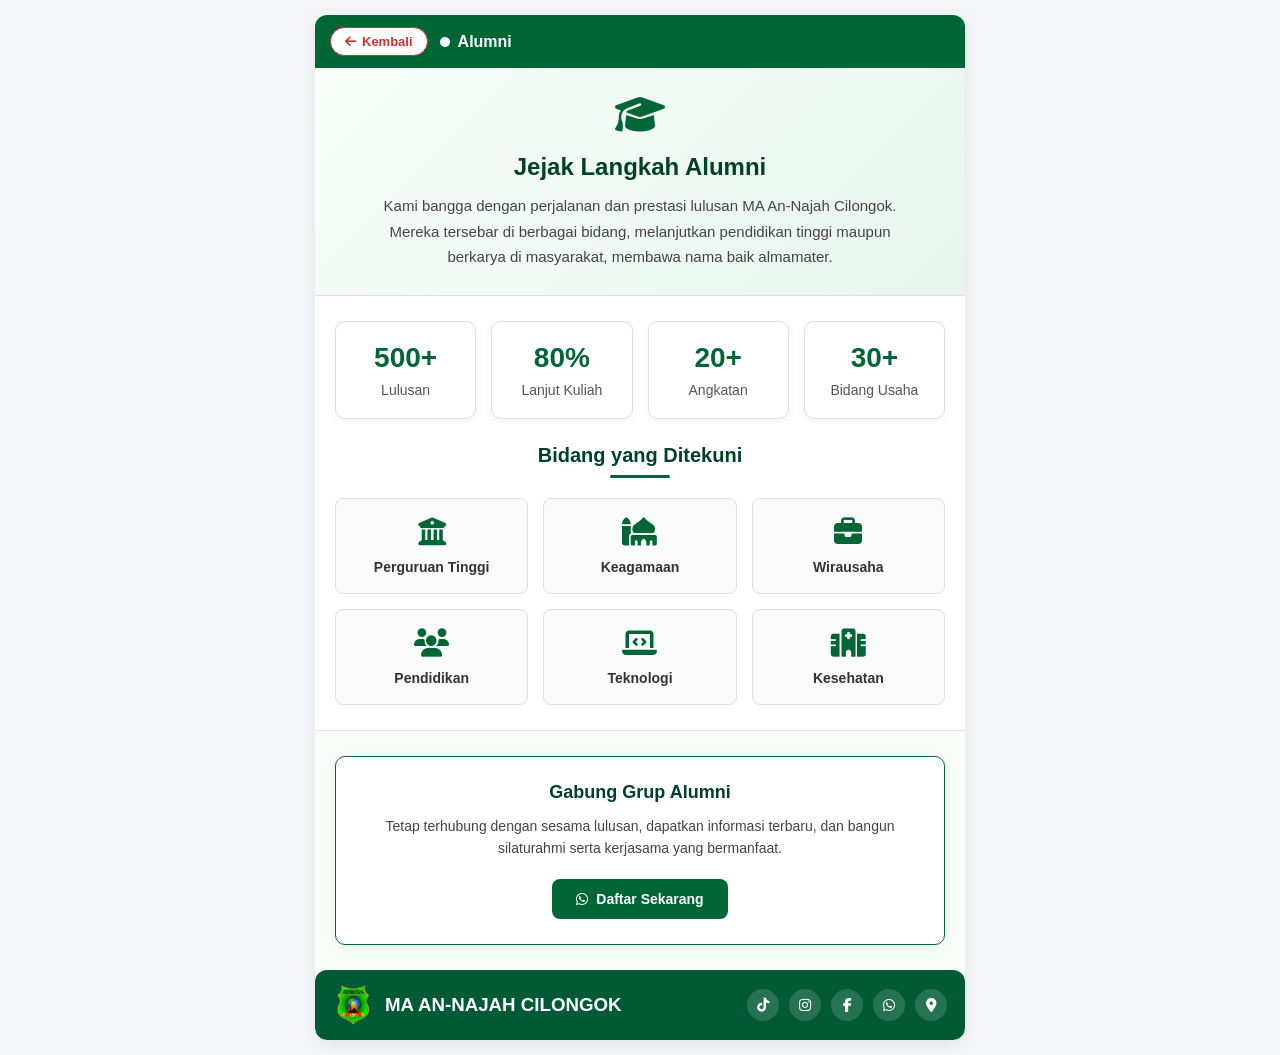
==== alumni.html @ 17abd4b1 "Mengubah tampilan dashboard jadi warna biru" ====
<!DOCTYPE html>
<html lang="id">
<head>
    <meta charset="UTF-8">
    <meta name="viewport" content="width=device-width, initial-scale=1.0">
    <title>Alumni - MA An-Najah Cilongok</title>
    <link rel="stylesheet" href="https://cdnjs.cloudflare.com/ajax/libs/font-awesome/6.4.0/css/all.min.css">
    <style>
        * {
            margin: 0;
            padding: 0;
            box-sizing: border-box;
            font-family: 'Segoe UI', Tahoma, Geneva, Verdana, sans-serif;
        }

        body {
            background-color: #f4f6f9;
            padding: 15px;
        }

        .container {
            max-width: 650px;
            margin: 0 auto;
            background: #ffffff;
            border-radius: 12px;
            overflow: hidden;
            box-shadow: 0 4px 20px rgba(0,0,0,0.08);
        }

        /* HEADER */
        .header-bar {
            background-color: #006636;
            color: white;
            padding: 12px 15px;
            display: flex;
            align-items: center;
            gap: 12px;
            position: relative;
            flex-wrap: wrap;
        }

        .btn-kembali {
            display: inline-flex;
            align-items: center;
            gap: 6px;
            background-color: #ffffff;
            color: #d32f2f !important;
            padding: 6px 14px;
            font-size: clamp(11px, 2.8vw, 13px);
            text-decoration: none;
            font-weight: 600;
            border: 1px solid #d32f2f;
            border-radius: 20px;
            transition: all 0.3s ease;
            z-index: 2;
        }
        .btn-kembali:hover {
            background-color: #d32f2f;
            color: #ffffff !important;
            box-shadow: 0 2px 8px rgba(235, 11, 11, 0.3);
        }

        .judul-halaman {
            font-size: clamp(15px, 4vw, 16px);
            font-weight: 600;
            display: flex;
            align-items: center;
            gap: 8px;
        }
        .judul-halaman i {
            font-size: 10px;
        }

        /* Bagian Sambutan */
        .intro-section {
            padding: 25px 20px;
            text-align: center;
            background: linear-gradient(135deg, #f8fdfa 0%, #e8f5ee 100%);
            border-bottom: 1px solid #e0e0e0;
        }

        .intro-icon {
            font-size: 40px;
            color: #006636;
            margin-bottom: 15px;
        }

        .intro-title {
            font-size: clamp(20px, 5vw, 24px);
            color: #004225;
            margin-bottom: 12px;
            font-weight: bold;
        }

        .intro-text {
            font-size: clamp(14px, 3.5vw, 15px);
            line-height: 1.7;
            color: #444;
            max-width: 550px;
            margin: 0 auto;
        }

        /* Statistik Alumni */
        .stats-section {
            padding: 25px 20px;
            display: grid;
            grid-template-columns: repeat(auto-fit, minmax(140px, 1fr));
            gap: 15px;
        }

        .stat-card {
            background: #ffffff;
            border: 1px solid #e0e0e0;
            border-radius: 10px;
            padding: 20px 15px;
            text-align: center;
            box-shadow: 0 2px 8px rgba(0,0,0,0.05);
            transition: transform 0.3s ease;
        }

        .stat-card:hover {
            transform: translateY(-3px);
            border-color: #006636;
        }

        .stat-number {
            font-size: clamp(24px, 6vw, 28px);
            font-weight: bold;
            color: #006636;
            margin-bottom: 8px;
        }

        .stat-label {
            font-size: clamp(13px, 3vw, 14px);
            color: #555;
        }

        /* Bidang Pengembangan */
        .field-section {
            padding: 0 20px 25px;
        }

        .section-title {
            font-size: clamp(18px, 4.5vw, 20px);
            color: #004225;
            text-align: center;
            margin-bottom: 20px;
            font-weight: bold;
            position: relative;
        }

        .section-title::after {
            content: '';
            display: block;
            width: 60px;
            height: 3px;
            background-color: #006636;
            margin: 8px auto 0;
            border-radius: 2px;
        }

        .field-grid {
            display: grid;
            grid-template-columns: repeat(auto-fit, minmax(150px, 1fr));
            gap: 15px;
        }

        .field-item {
            background: #fbfbfb;
            border: 1px solid #e0e0e0;
            border-radius: 8px;
            padding: 18px 15px;
            text-align: center;
        }

        .field-icon {
            font-size: 28px;
            color: #006636;
            margin-bottom: 10px;
        }

        .field-name {
            font-size: 14px;
            font-weight: 600;
            color: #333;
        }

        /* Form Bergabung */
        .join-section {
            padding: 25px 20px;
            background-color: #f8fdfa;
            border-top: 1px solid #e0e0e0;
        }

        .join-card {
            background: #ffffff;
            border: 1px solid #006636;
            border-radius: 10px;
            padding: 25px 20px;
            text-align: center;
            box-shadow: 0 3px 12px rgba(0, 102, 54, 0.08);
        }

        .join-title {
            font-size: 18px;
            color: #004225;
            margin-bottom: 12px;
            font-weight: bold;
        }

        .join-text {
            font-size: 14px;
            line-height: 1.6;
            color: #444;
            margin-bottom: 20px;
        }

        .btn-join {
            display: inline-flex;
            align-items: center;
            gap: 8px;
            background-color: #006636;
            color: white;
            padding: 12px 24px;
            border-radius: 8px;
            text-decoration: none;
            font-weight: 600;
            font-size: 14px;
            transition: all 0.3s ease;
        }

        .btn-join:hover {
            background-color: #004225;
            transform: translateY(-2px);
            box-shadow: 0 4px 12px rgba(0, 102, 54, 0.25);
        }

        /* Footer */
        .footer-banner {
            background-color: #005a36;
            border-radius: 12px; 
            color: white;
            padding: 15px 18px;
            display: flex;
            align-items: center;
            gap: 12px;
            flex-wrap: wrap;
        }

        .footer-logo {
            width: 40px;
            height: 40px;
            object-fit: contain;
            flex-shrink: 0;
        }

        .footer-info {
            flex: 1;
            min-width: 200px;
        }

        .footer-info h2 {
            font-size: 15px;
            font-weight: bold;
            margin-bottom: 4px;
        }

        .footer-info p {
            font-size: 11px;
            line-height: 1.5;
            opacity: 0.9;
        }

        .footer-social {
            display: flex;
            gap: 14px;
            margin-left: auto;
        }

        .footer-social a {
            color: white;
            font-size: 18px;
            text-decoration: none;
            transition: transform 0.2s;
        }

        .footer-social a:hover {
            transform: scale(1.15);
        }

        .social-links {
            display: flex;
            gap: 10px;
            margin-top: 10px;
            width: 100%;
            justify-content: center;
        }
        .social-icon {
            color: #fff;
            font-size: clamp(13px, 3.5vw, 14px);
            width: clamp(28px, 7vw, 32px);
            height: clamp(28px, 7vw, 32px);
            background-color: rgba(255,255,255,0.15);
            border-radius: 50%;
            display: flex;
            align-items: center;
            justify-content: center;
            text-decoration: none;
            transition: 0.3s;
        }
        .social-icon:hover {
            background-color: #ffcc00;
            color: #004225;
        }

        /* Responsif */
        @media (max-width: 360px) {
            .stats-section, .field-section {
                padding: 20px 15px;
            }
            .stat-card, .field-item {
                padding: 15px 12px;
            }
            .join-card {
                padding: 20px 15px;
            }
        }

        @media (min-width: 480px) {
            .footer-banner {
                justify-content: space-between;
                text-align: left;
            }
            .social-links {
                margin-top: 0;
                width: auto;
                justify-content: flex-end;
            }
        }
    </style>
</head>
<body>

    <div class="container">

        <div class="header-bar">
            <a href="index.html" class="btn-kembali">
                <i class="fas fa-arrow-left"></i> Kembali
            </a>
            <div class="judul-halaman">
                <i class="fas fa-circle"></i> Alumni
            </div>
        </div>

        <!-- Sambutan -->
        <div class="intro-section">
            <div class="intro-icon">
                <i class="fas fa-graduation-cap"></i>
            </div>
            <h2 class="intro-title">Jejak Langkah Alumni</h2>
            <p class="intro-text">
                Kami bangga dengan perjalanan dan prestasi lulusan MA An-Najah Cilongok. Mereka tersebar di berbagai bidang, melanjutkan pendidikan tinggi maupun berkarya di masyarakat, membawa nama baik almamater.
            </p>
        </div>

        <!-- Statistik Singkat -->
        <div class="stats-section">
            <div class="stat-card">
                <div class="stat-number">500+</div>
                <div class="stat-label">Lulusan</div>
            </div>
            <div class="stat-card">
                <div class="stat-number">80%</div>
                <div class="stat-label">Lanjut Kuliah</div>
            </div>
            <div class="stat-card">
                <div class="stat-number">20+</div>
                <div class="stat-label">Angkatan</div>
            </div>
            <div class="stat-card">
                <div class="stat-number">30+</div>
                <div class="stat-label">Bidang Usaha</div>
            </div>
        </div>

        <!-- Bidang Pengembangan -->
        <div class="field-section">
            <h3 class="section-title">Bidang yang Ditekuni</h3>
            <div class="field-grid">
                <div class="field-item">
                    <div class="field-icon"><i class="fas fa-university"></i></div>
                    <div class="field-name">Perguruan Tinggi</div>
                </div>
                <div class="field-item">
                    <div class="field-icon"><i class="fas fa-mosque"></i></div>
                    <div class="field-name">Keagamaan</div>
                </div>
                <div class="field-item">
                    <div class="field-icon"><i class="fas fa-briefcase"></i></div>
                    <div class="field-name">Wirausaha</div>
                </div>
                <div class="field-item">
                    <div class="field-icon"><i class="fas fa-users"></i></div>
                    <div class="field-name">Pendidikan</div>
                </div>
                <div class="field-item">
                    <div class="field-icon"><i class="fas fa-laptop-code"></i></div>
                    <div class="field-name">Teknologi</div>
                </div>
                <div class="field-item">
                    <div class="field-icon"><i class="fas fa-hospital"></i></div>
                    <div class="field-name">Kesehatan</div>
                </div>
            </div>
        </div>

        <!-- Bergabung -->
        <div class="join-section">
            <div class="join-card">
                <h3 class="join-title">Gabung Grup Alumni</h3>
                <p class="join-text">
                    Tetap terhubung dengan sesama lulusan, dapatkan informasi terbaru, dan bangun silaturahmi serta kerjasama yang bermanfaat.
                </p>
                <a href="https://wa.me/6285851903488?text=Assalamu'alaikum,%20saya%20alumni%20MA%20An-Najah%20ingin%20bergabung%20grup" target="_blank" class="btn-join">
                    <i class="fab fa-whatsapp"></i> Daftar Sekarang
                </a>
            </div>
        </div>

        <!-- Footer -->
        <footer class="footer-banner">
            <img src="assets/logo.jpg" alt="Logo MA An-Najah" class="footer-logo">
            <div class="footer-info">
                <h3>MA AN-NAJAH CILONGOK</h3>
            </div>
            <div class="social-links">
                <a href="https://www.tiktok.com/@madrasahaliyahannajah" target="_blank" class="social-icon"><i class="fab fa-tiktok"></i></a>
                <a href="https://www.instagram.com/maannajahcilongok" target="_blank" class="social-icon"><i class="fab fa-instagram"></i></a>
                <a href="https://www.facebook.com/share/1LHHm8qtXR/" target="_blank" class="social-icon"><i class="fab fa-facebook-f"></i></a>
                <a href="https://wa.me/6285851903488" target="_blank" class="social-icon"><i class="fab fa-whatsapp"></i></a>
                <a href="https://maps.app.goo.gl/T2KLbH7m4FAVmduU8" target="_blank" class="social-icon"><i class="fas fa-map-marker-alt"></i></a>
            </div>
        </footer>
    </div>

</body>
</html>
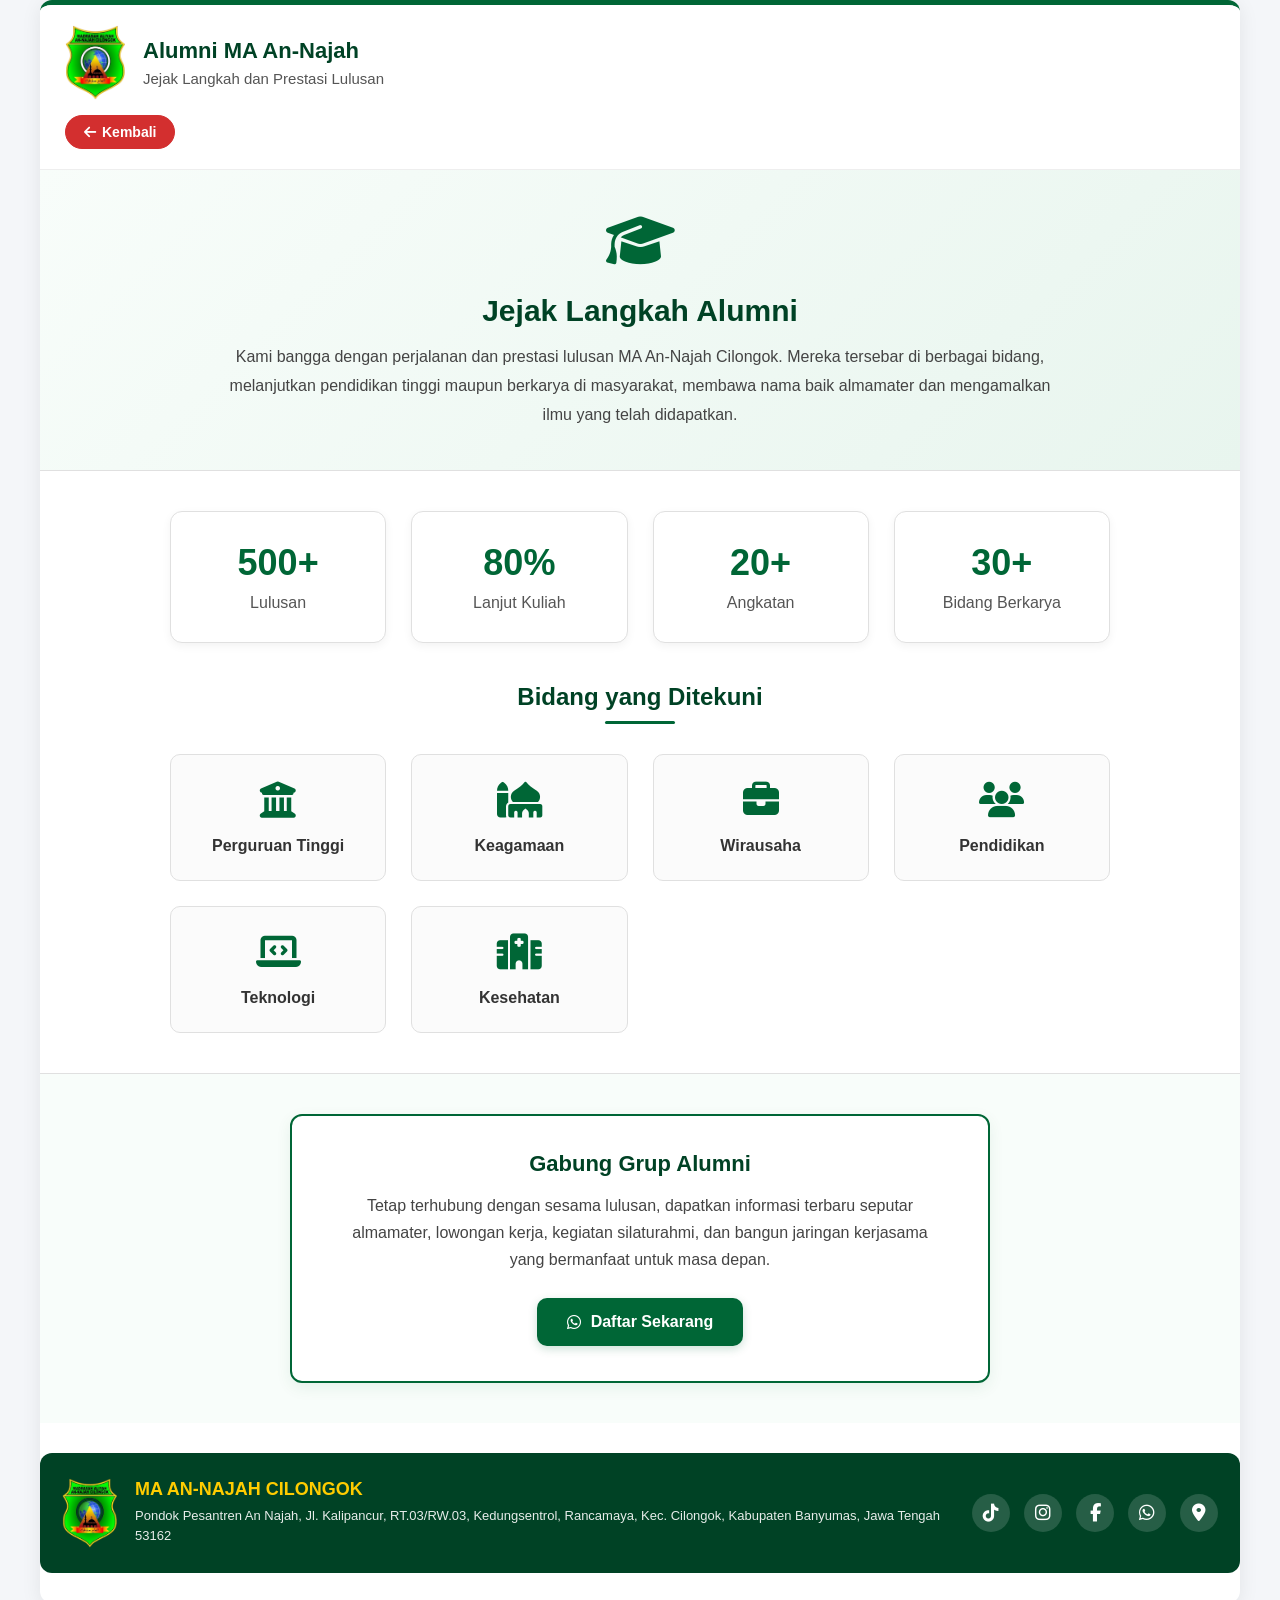
==== commit a976ecea: "update kode baru web ma annajah" ====
--- a/alumni.html
+++ b/alumni.html
@@ -15,13 +15,16 @@
 
         body {
             background-color: #f4f6f9;
-            padding: 15px;
+            min-height: 100vh;
+            padding: 0 15px;
         }
 
         .container {
-            max-width: 650px;
+            width: 100%;
+            max-width: 1200px;
             margin: 0 auto;
             background: #ffffff;
+            border-top: 5px solid #006636;
             border-radius: 12px;
             overflow: hidden;
             box-shadow: 0 4px 20px rgba(0,0,0,0.08);
@@ -29,122 +32,143 @@
 
         /* HEADER */
         .header-bar {
-            background-color: #006636;
-            color: white;
-            padding: 12px 15px;
+            background-color: #ffffff;
+            padding: 20px 25px;
+            border-bottom: 1px solid #eeeeee;
+            display: flex;
+            flex-direction: column;
+            align-items: flex-start;
+            gap: 15px;
+        }
+
+        .header-top {
             display: flex;
             align-items: center;
-            gap: 12px;
-            position: relative;
-            flex-wrap: wrap;
-        }
-
+            gap: 18px;
+            width: 100%;
+        }
+
+        .logo-madrasah {
+            width: 60px;
+            height: auto;
+            object-fit: contain;
+        }
+
+        .header-text h1 {
+            font-size: 22px;
+            color: #004225;
+            margin-bottom: 6px;
+        }
+
+        .header-text p {
+            font-size: 15px;
+            color: #555;
+        }
+
+        /* Tombol Kembali - posisi di bawah, warna tetap merah */
         .btn-kembali {
             display: inline-flex;
             align-items: center;
             gap: 6px;
-            background-color: #ffffff;
-            color: #d32f2f !important;
-            padding: 6px 14px;
-            font-size: clamp(11px, 2.8vw, 13px);
+            background-color: #d32f2f;
+            color: #ffffff !important;
+            padding: 8px 18px;
+            font-size: 14px;
             text-decoration: none;
             font-weight: 600;
             border: 1px solid #d32f2f;
-            border-radius: 20px;
-            transition: all 0.3s ease;
-            z-index: 2;
-        }
-        .btn-kembali:hover {
+            border-radius: 25px;
+            transition: none;
+        }
+
+        .btn-kembali:hover,
+        .btn-kembali:active {
             background-color: #d32f2f;
             color: #ffffff !important;
-            box-shadow: 0 2px 8px rgba(235, 11, 11, 0.3);
-        }
-
-        .judul-halaman {
-            font-size: clamp(15px, 4vw, 16px);
-            font-weight: 600;
-            display: flex;
-            align-items: center;
-            gap: 8px;
-        }
-        .judul-halaman i {
-            font-size: 10px;
+            box-shadow: 0 2px 8px rgba(211, 47, 47, 0.3);
+            transform: none;
         }
 
         /* Bagian Sambutan */
         .intro-section {
-            padding: 25px 20px;
+            padding: 40px 30px;
             text-align: center;
             background: linear-gradient(135deg, #f8fdfa 0%, #e8f5ee 100%);
             border-bottom: 1px solid #e0e0e0;
         }
 
         .intro-icon {
-            font-size: 40px;
+            font-size: 55px;
             color: #006636;
+            margin-bottom: 20px;
+        }
+
+        .intro-title {
+            font-size: clamp(24px, 5vw, 30px);
+            color: #004225;
             margin-bottom: 15px;
-        }
-
-        .intro-title {
-            font-size: clamp(20px, 5vw, 24px);
-            color: #004225;
-            margin-bottom: 12px;
             font-weight: bold;
         }
 
         .intro-text {
-            font-size: clamp(14px, 3.5vw, 15px);
-            line-height: 1.7;
+            font-size: 16px;
+            line-height: 1.8;
             color: #444;
-            max-width: 550px;
+            max-width: 850px;
             margin: 0 auto;
         }
 
         /* Statistik Alumni */
         .stats-section {
-            padding: 25px 20px;
+            padding: 40px 30px;
             display: grid;
-            grid-template-columns: repeat(auto-fit, minmax(140px, 1fr));
-            gap: 15px;
+            grid-template-columns: repeat(auto-fit, minmax(180px, 1fr));
+            gap: 25px;
+            max-width: 1000px;
+            margin: 0 auto;
         }
 
         .stat-card {
             background: #ffffff;
             border: 1px solid #e0e0e0;
-            border-radius: 10px;
-            padding: 20px 15px;
+            border-radius: 12px;
+            padding: 30px 20px;
             text-align: center;
-            box-shadow: 0 2px 8px rgba(0,0,0,0.05);
-            transition: transform 0.3s ease;
+            box-shadow: 0 3px 10px rgba(0,0,0,0.05);
+            transition: all 0.3s ease;
         }
 
         .stat-card:hover {
-            transform: translateY(-3px);
+            transform: translateY(-5px);
             border-color: #006636;
+            box-shadow: 0 6px 15px rgba(0, 102, 54, 0.1);
         }
 
         .stat-number {
-            font-size: clamp(24px, 6vw, 28px);
+            font-size: clamp(30px, 6vw, 36px);
             font-weight: bold;
             color: #006636;
-            margin-bottom: 8px;
+            margin-bottom: 10px;
         }
 
         .stat-label {
-            font-size: clamp(13px, 3vw, 14px);
+            font-size: 16px;
             color: #555;
+            font-weight: 500;
         }
 
         /* Bidang Pengembangan */
         .field-section {
-            padding: 0 20px 25px;
+            padding: 0 30px 40px;
+            max-width: 1000px;
+            margin: 0 auto;
         }
 
         .section-title {
-            font-size: clamp(18px, 4.5vw, 20px);
+            font-size: clamp(20px, 4.5vw, 24px);
             color: #004225;
             text-align: center;
-            margin-bottom: 20px;
+            margin-bottom: 30px;
             font-weight: bold;
             position: relative;
         }
@@ -152,189 +176,201 @@
         .section-title::after {
             content: '';
             display: block;
-            width: 60px;
+            width: 70px;
             height: 3px;
             background-color: #006636;
-            margin: 8px auto 0;
+            margin: 10px auto 0;
             border-radius: 2px;
         }
 
         .field-grid {
             display: grid;
-            grid-template-columns: repeat(auto-fit, minmax(150px, 1fr));
-            gap: 15px;
+            grid-template-columns: repeat(auto-fit, minmax(180px, 1fr));
+            gap: 25px;
         }
 
         .field-item {
             background: #fbfbfb;
             border: 1px solid #e0e0e0;
-            border-radius: 8px;
-            padding: 18px 15px;
-            text-align: center;
-        }
-
-        .field-icon {
-            font-size: 28px;
-            color: #006636;
-            margin-bottom: 10px;
-        }
-
-        .field-name {
-            font-size: 14px;
-            font-weight: 600;
-            color: #333;
-        }
-
-        /* Form Bergabung */
-        .join-section {
-            padding: 25px 20px;
-            background-color: #f8fdfa;
-            border-top: 1px solid #e0e0e0;
-        }
-
-        .join-card {
-            background: #ffffff;
-            border: 1px solid #006636;
             border-radius: 10px;
             padding: 25px 20px;
             text-align: center;
-            box-shadow: 0 3px 12px rgba(0, 102, 54, 0.08);
+            transition: all 0.3s ease;
+        }
+
+        .field-item:hover {
+            transform: translateY(-3px);
+            border-color: #006636;
+            background-color: #f8fdfa;
+        }
+
+        .field-icon {
+            font-size: 36px;
+            color: #006636;
+            margin-bottom: 15px;
+        }
+
+        .field-name {
+            font-size: 16px;
+            font-weight: 600;
+            color: #333;
+        }
+
+        /* Form Bergabung */
+        .join-section {
+            padding: 40px 30px;
+            background-color: #f8fdfa;
+            border-top: 1px solid #e0e0e0;
+        }
+
+        .join-card {
+            max-width: 700px;
+            margin: 0 auto;
+            background: #ffffff;
+            border: 2px solid #006636;
+            border-radius: 12px;
+            padding: 35px 30px;
+            text-align: center;
+            box-shadow: 0 5px 15px rgba(0, 102, 54, 0.08);
         }
 
         .join-title {
-            font-size: 18px;
+            font-size: 22px;
             color: #004225;
-            margin-bottom: 12px;
+            margin-bottom: 15px;
             font-weight: bold;
         }
 
         .join-text {
-            font-size: 14px;
-            line-height: 1.6;
+            font-size: 16px;
+            line-height: 1.7;
             color: #444;
-            margin-bottom: 20px;
+            margin-bottom: 25px;
+            max-width: 600px;
+            margin-left: auto;
+            margin-right: auto;
         }
 
         .btn-join {
             display: inline-flex;
             align-items: center;
-            gap: 8px;
+            gap: 10px;
             background-color: #006636;
             color: white;
-            padding: 12px 24px;
-            border-radius: 8px;
+            padding: 15px 30px;
+            border-radius: 10px;
             text-decoration: none;
             font-weight: 600;
-            font-size: 14px;
+            font-size: 16px;
             transition: all 0.3s ease;
+            box-shadow: 0 3px 10px rgba(0, 102, 54, 0.2);
         }
 
         .btn-join:hover {
             background-color: #004225;
             transform: translateY(-2px);
-            box-shadow: 0 4px 12px rgba(0, 102, 54, 0.25);
+            box-shadow: 0 6px 18px rgba(0, 102, 54, 0.25);
         }
 
         /* Footer */
         .footer-banner {
-            background-color: #005a36;
-            border-radius: 12px; 
-            color: white;
-            padding: 15px 18px;
+            background-color: #004225;
+            color: #fff;
+            padding: 25px 22px;
             display: flex;
             align-items: center;
-            gap: 12px;
+            justify-content: space-between;
+            border-radius: 12px;
+            margin: 30px 0;
+            gap: 18px;
             flex-wrap: wrap;
+            width: 100%;
         }
 
         .footer-logo {
-            width: 40px;
-            height: 40px;
+            width: 55px;
+            height: auto;
             object-fit: contain;
             flex-shrink: 0;
         }
 
         .footer-info {
             flex: 1;
-            min-width: 200px;
+            min-width: 280px;
         }
 
         .footer-info h2 {
-            font-size: 15px;
-            font-weight: bold;
-            margin-bottom: 4px;
+            font-size: 18px;
+            margin-bottom: 6px;
+            color: #ffcc00;
         }
 
         .footer-info p {
-            font-size: 11px;
-            line-height: 1.5;
+            font-size: 13px;
             opacity: 0.9;
-        }
-
-        .footer-social {
+            line-height: 1.6;
+        }
+
+        .social-links {
             display: flex;
             gap: 14px;
-            margin-left: auto;
-        }
-
-        .footer-social a {
-            color: white;
-            font-size: 18px;
-            text-decoration: none;
-            transition: transform 0.2s;
-        }
-
-        .footer-social a:hover {
-            transform: scale(1.15);
-        }
-
-        .social-links {
-            display: flex;
-            gap: 10px;
-            margin-top: 10px;
-            width: 100%;
-            justify-content: center;
-        }
+            flex-wrap: wrap;
+        }
+
         .social-icon {
             color: #fff;
-            font-size: clamp(13px, 3.5vw, 14px);
-            width: clamp(28px, 7vw, 32px);
-            height: clamp(28px, 7vw, 32px);
+            font-size: 18px;
+            width: 38px;
+            height: 38px;
             background-color: rgba(255,255,255,0.15);
-            border-radius: 50%;
             display: flex;
             align-items: center;
             justify-content: center;
+            border-radius: 50%;
+            transition: all 0.3s ease;
             text-decoration: none;
-            transition: 0.3s;
-        }
+        }
+
         .social-icon:hover {
             background-color: #ffcc00;
             color: #004225;
+            transform: scale(1.1);
         }
 
         /* Responsif */
-        @media (max-width: 360px) {
-            .stats-section, .field-section {
-                padding: 20px 15px;
-            }
-            .stat-card, .field-item {
-                padding: 15px 12px;
+        @media (max-width: 768px) {
+            .header-bar {
+                padding: 18px 20px;
+            }
+            .header-top {
+                gap: 12px;
+            }
+            .intro-section {
+                padding: 30px 20px;
+            }
+            .stats-section {
+                padding: 30px 20px;
+                gap: 20px;
+            }
+            .field-section {
+                padding: 0 20px 30px;
+            }
+            .field-grid {
+                gap: 20px;
+            }
+            .join-section {
+                padding: 30px 20px;
             }
             .join-card {
-                padding: 20px 15px;
-            }
-        }
-
-        @media (min-width: 480px) {
+                padding: 25px 20px;
+            }
             .footer-banner {
-                justify-content: space-between;
-                text-align: left;
+                flex-direction: column;
+                text-align: center;
             }
             .social-links {
-                margin-top: 0;
-                width: auto;
-                justify-content: flex-end;
+                margin-top: 15px;
+                justify-content: center;
             }
         }
     </style>
@@ -344,12 +380,17 @@
     <div class="container">
 
         <div class="header-bar">
+            <div class="header-top">
+                <img src="assets/logo.jpg" alt="Logo MA An-Najah" class="logo-madrasah">
+                <div class="header-text">
+                    <h1>Alumni MA An-Najah</h1>
+                    <p>Jejak Langkah dan Prestasi Lulusan</p>
+                </div>
+            </div>
+            <!-- Tombol Kembali di bawah logo dan teks -->
             <a href="index.html" class="btn-kembali">
                 <i class="fas fa-arrow-left"></i> Kembali
             </a>
-            <div class="judul-halaman">
-                <i class="fas fa-circle"></i> Alumni
-            </div>
         </div>
 
         <!-- Sambutan -->
@@ -359,7 +400,7 @@
             </div>
             <h2 class="intro-title">Jejak Langkah Alumni</h2>
             <p class="intro-text">
-                Kami bangga dengan perjalanan dan prestasi lulusan MA An-Najah Cilongok. Mereka tersebar di berbagai bidang, melanjutkan pendidikan tinggi maupun berkarya di masyarakat, membawa nama baik almamater.
+                Kami bangga dengan perjalanan dan prestasi lulusan MA An-Najah Cilongok. Mereka tersebar di berbagai bidang, melanjutkan pendidikan tinggi maupun berkarya di masyarakat, membawa nama baik almamater dan mengamalkan ilmu yang telah didapatkan.
             </p>
         </div>
 
@@ -379,7 +420,7 @@
             </div>
             <div class="stat-card">
                 <div class="stat-number">30+</div>
-                <div class="stat-label">Bidang Usaha</div>
+                <div class="stat-label">Bidang Berkarya</div>
             </div>
         </div>
 
@@ -419,7 +460,7 @@
             <div class="join-card">
                 <h3 class="join-title">Gabung Grup Alumni</h3>
                 <p class="join-text">
-                    Tetap terhubung dengan sesama lulusan, dapatkan informasi terbaru, dan bangun silaturahmi serta kerjasama yang bermanfaat.
+                    Tetap terhubung dengan sesama lulusan, dapatkan informasi terbaru seputar almamater, lowongan kerja, kegiatan silaturahmi, dan bangun jaringan kerjasama yang bermanfaat untuk masa depan.
                 </p>
                 <a href="https://wa.me/6285851903488?text=Assalamu'alaikum,%20saya%20alumni%20MA%20An-Najah%20ingin%20bergabung%20grup" target="_blank" class="btn-join">
                     <i class="fab fa-whatsapp"></i> Daftar Sekarang
@@ -431,7 +472,8 @@
         <footer class="footer-banner">
             <img src="assets/logo.jpg" alt="Logo MA An-Najah" class="footer-logo">
             <div class="footer-info">
-                <h3>MA AN-NAJAH CILONGOK</h3>
+                <h2>MA AN-NAJAH CILONGOK</h2>
+                <p>Pondok Pesantren An Najah, Jl. Kalipancur, RT.03/RW.03, Kedungsentrol, Rancamaya, Kec. Cilongok, Kabupaten Banyumas, Jawa Tengah 53162</p>
             </div>
             <div class="social-links">
                 <a href="https://www.tiktok.com/@madrasahaliyahannajah" target="_blank" class="social-icon"><i class="fab fa-tiktok"></i></a>
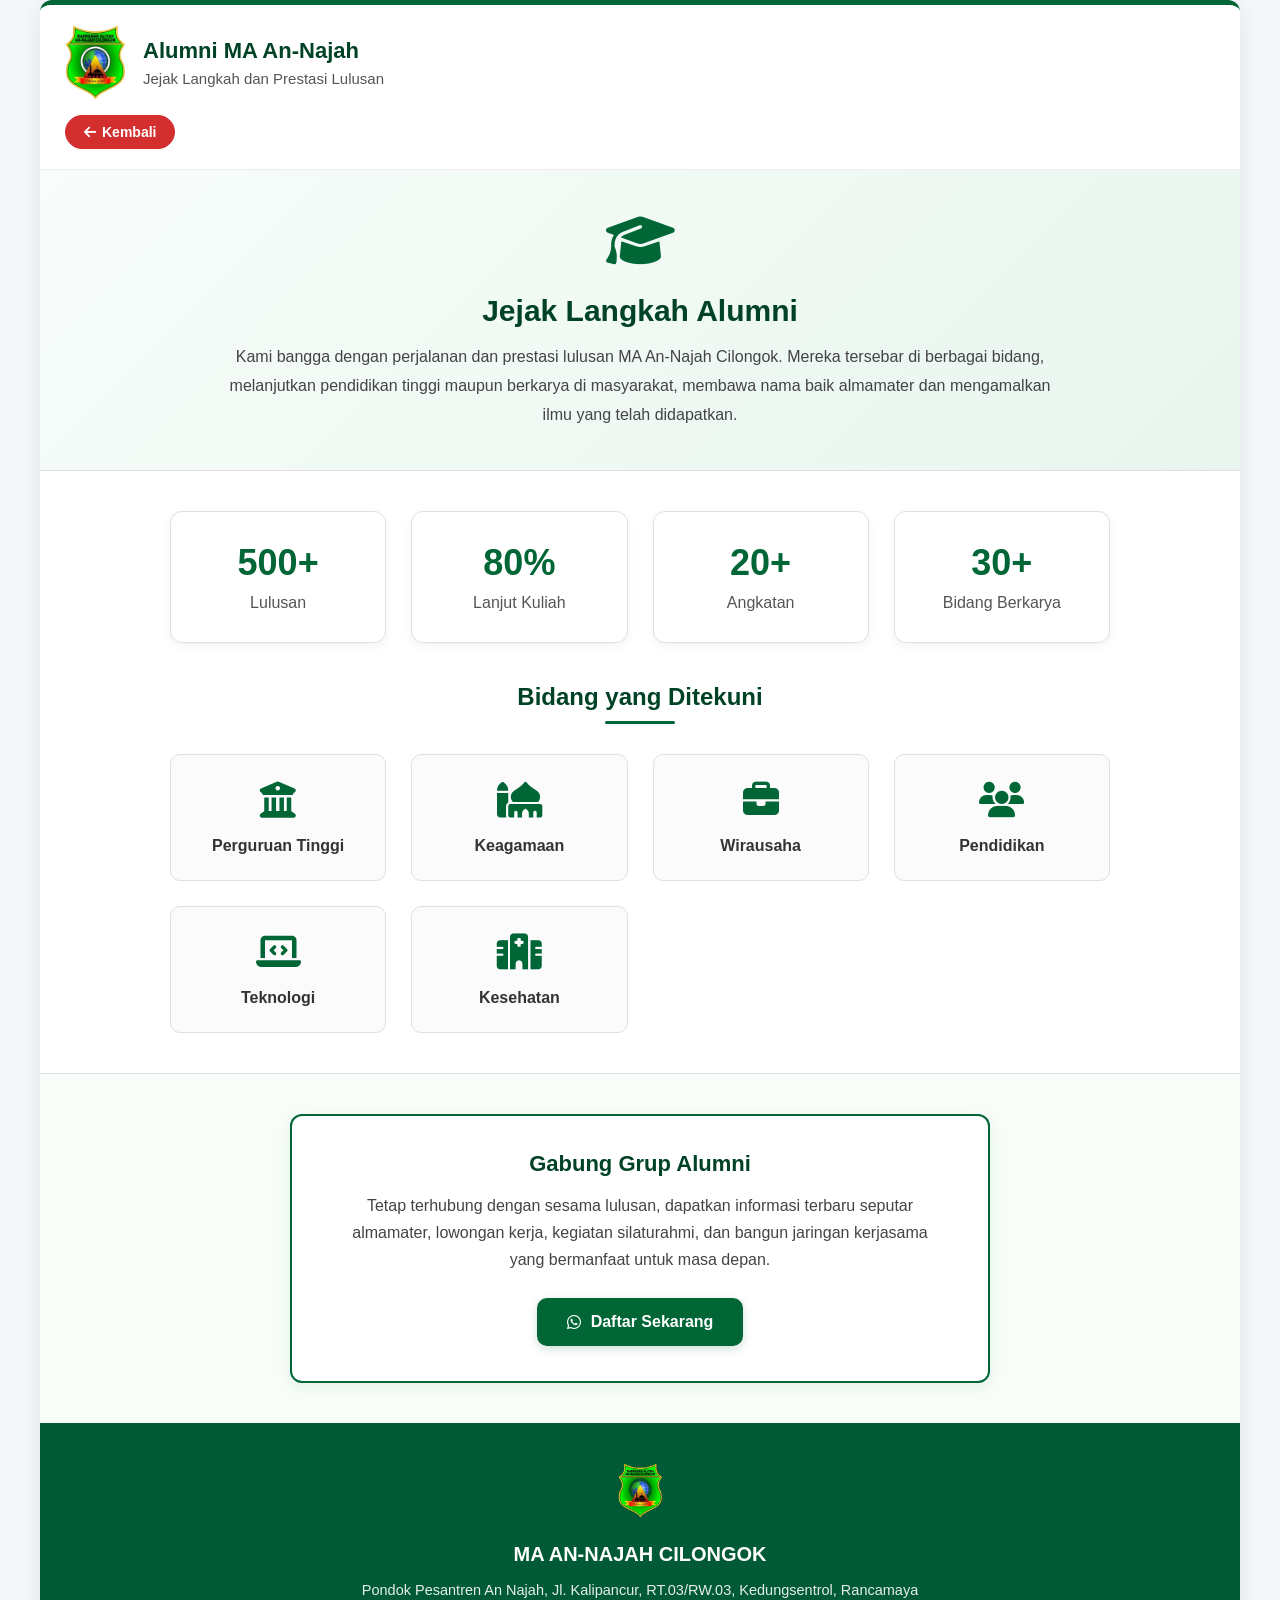
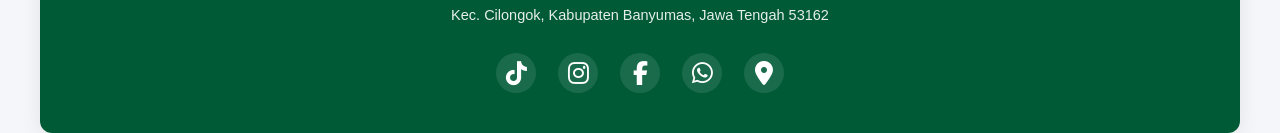
==== commit a37fef35: "update kode baru web ma annajah" ====
--- a/alumni.html
+++ b/alumni.html
@@ -274,68 +274,67 @@
 
         /* Footer */
         .footer-banner {
-            background-color: #004225;
-            color: #fff;
-            padding: 25px 22px;
+            background-color: #005a36;
+            color: white;
+            padding: 40px 30px;
             display: flex;
+            flex-direction: column;
             align-items: center;
-            justify-content: space-between;
-            border-radius: 12px;
-            margin: 30px 0;
-            gap: 18px;
-            flex-wrap: wrap;
-            width: 100%;
+            text-align: center;
+            gap: 25px;
         }
 
         .footer-logo {
             width: 55px;
-            height: auto;
+            height: 55px;
             object-fit: contain;
-            flex-shrink: 0;
         }
 
         .footer-info {
-            flex: 1;
-            min-width: 280px;
+            max-width: 750px;
         }
 
         .footer-info h2 {
-            font-size: 18px;
-            margin-bottom: 6px;
-            color: #ffcc00;
+            font-family: 'Poppins', sans-serif;
+            font-size: 20px;
+            margin-bottom: 12px;
+            font-weight: 600;
         }
 
         .footer-info p {
-            font-size: 13px;
+            font-family: 'Open Sans', Arial, sans-serif;
+            font-size: 14.5px;
+            line-height: 1.7;
             opacity: 0.9;
-            line-height: 1.6;
-        }
-
-        .social-links {
+            white-space: pre-line;
+        }
+
+        .footer-social {
             display: flex;
-            gap: 14px;
-            flex-wrap: wrap;
-        }
-
-        .social-icon {
-            color: #fff;
-            font-size: 18px;
-            width: 38px;
-            height: 38px;
-            background-color: rgba(255,255,255,0.15);
+            justify-content: center;
+            gap: 22px;
+        }
+
+        .footer-social a {
+            color: white;
+            font-size: 24px;
+            text-decoration: none;
+            transition: all 0.25s ease;
+            width: 40px;
+            height: 40px;
             display: flex;
             align-items: center;
             justify-content: center;
             border-radius: 50%;
-            transition: all 0.3s ease;
-            text-decoration: none;
-        }
-
-        .social-icon:hover {
-            background-color: #ffcc00;
-            color: #004225;
-            transform: scale(1.1);
-        }
+            background-color: rgba(255,255,255,0.1);
+        }
+
+        .footer-social a:hover {
+            transform: translateY(-3px);
+            background-color: #ffffff;
+            color: #005a36;
+        }
+
 
         /* Responsif */
         @media (max-width: 768px) {
@@ -462,7 +461,7 @@
                 <p class="join-text">
                     Tetap terhubung dengan sesama lulusan, dapatkan informasi terbaru seputar almamater, lowongan kerja, kegiatan silaturahmi, dan bangun jaringan kerjasama yang bermanfaat untuk masa depan.
                 </p>
-                <a href="https://wa.me/6285851903488?text=Assalamu'alaikum,%20saya%20alumni%20MA%20An-Najah%20ingin%20bergabung%20grup" target="_blank" class="btn-join">
+                <a href="https://chat.whatsapp.com/GSKRChcB6QQLQfMtXBxS0W" target="_blank" class="btn-join">
                     <i class="fab fa-whatsapp"></i> Daftar Sekarang
                 </a>
             </div>
@@ -471,18 +470,22 @@
         <!-- Footer -->
         <footer class="footer-banner">
             <img src="assets/logo.jpg" alt="Logo MA An-Najah" class="footer-logo">
+            
             <div class="footer-info">
                 <h2>MA AN-NAJAH CILONGOK</h2>
-                <p>Pondok Pesantren An Najah, Jl. Kalipancur, RT.03/RW.03, Kedungsentrol, Rancamaya, Kec. Cilongok, Kabupaten Banyumas, Jawa Tengah 53162</p>
-            </div>
-            <div class="social-links">
-                <a href="https://www.tiktok.com/@madrasahaliyahannajah" target="_blank" class="social-icon"><i class="fab fa-tiktok"></i></a>
-                <a href="https://www.instagram.com/maannajahcilongok" target="_blank" class="social-icon"><i class="fab fa-instagram"></i></a>
-                <a href="https://www.facebook.com/share/1LHHm8qtXR/" target="_blank" class="social-icon"><i class="fab fa-facebook-f"></i></a>
-                <a href="https://wa.me/6285851903488" target="_blank" class="social-icon"><i class="fab fa-whatsapp"></i></a>
-                <a href="https://maps.app.goo.gl/T2KLbH7m4FAVmduU8" target="_blank" class="social-icon"><i class="fas fa-map-marker-alt"></i></a>
+                <p>Pondok Pesantren An Najah, Jl. Kalipancur, RT.03/RW.03, Kedungsentrol, Rancamaya
+    Kec. Cilongok, Kabupaten Banyumas, Jawa Tengah 53162</p>
+            </div>
+    
+            <div class="footer-social">
+                <a href="https://www.tiktok.com/@madrasahaliyahannajah" target="_blank" title="TikTok"><i class="fab fa-tiktok"></i></a>
+                <a href="https://www.instagram.com/maannajahcilongok" target="_blank" title="Instagram"><i class="fab fa-instagram"></i></a>
+                <a href="https://www.facebook.com/share/1LHHm8qtXR/" target="_blank" title="Facebook"><i class="fab fa-facebook-f"></i></a>
+                <a href="https://wa.me/6285851903488" target="_blank" title="WhatsApp"><i class="fab fa-whatsapp"></i></a>
+                <a href="https://maps.app.goo.gl/T2KLbH7m4FAVmduU8" target="_blank" title="Lokasi"><i class="fas fa-map-marker-alt"></i></a>
             </div>
         </footer>
+    
     </div>
 
 </body>
